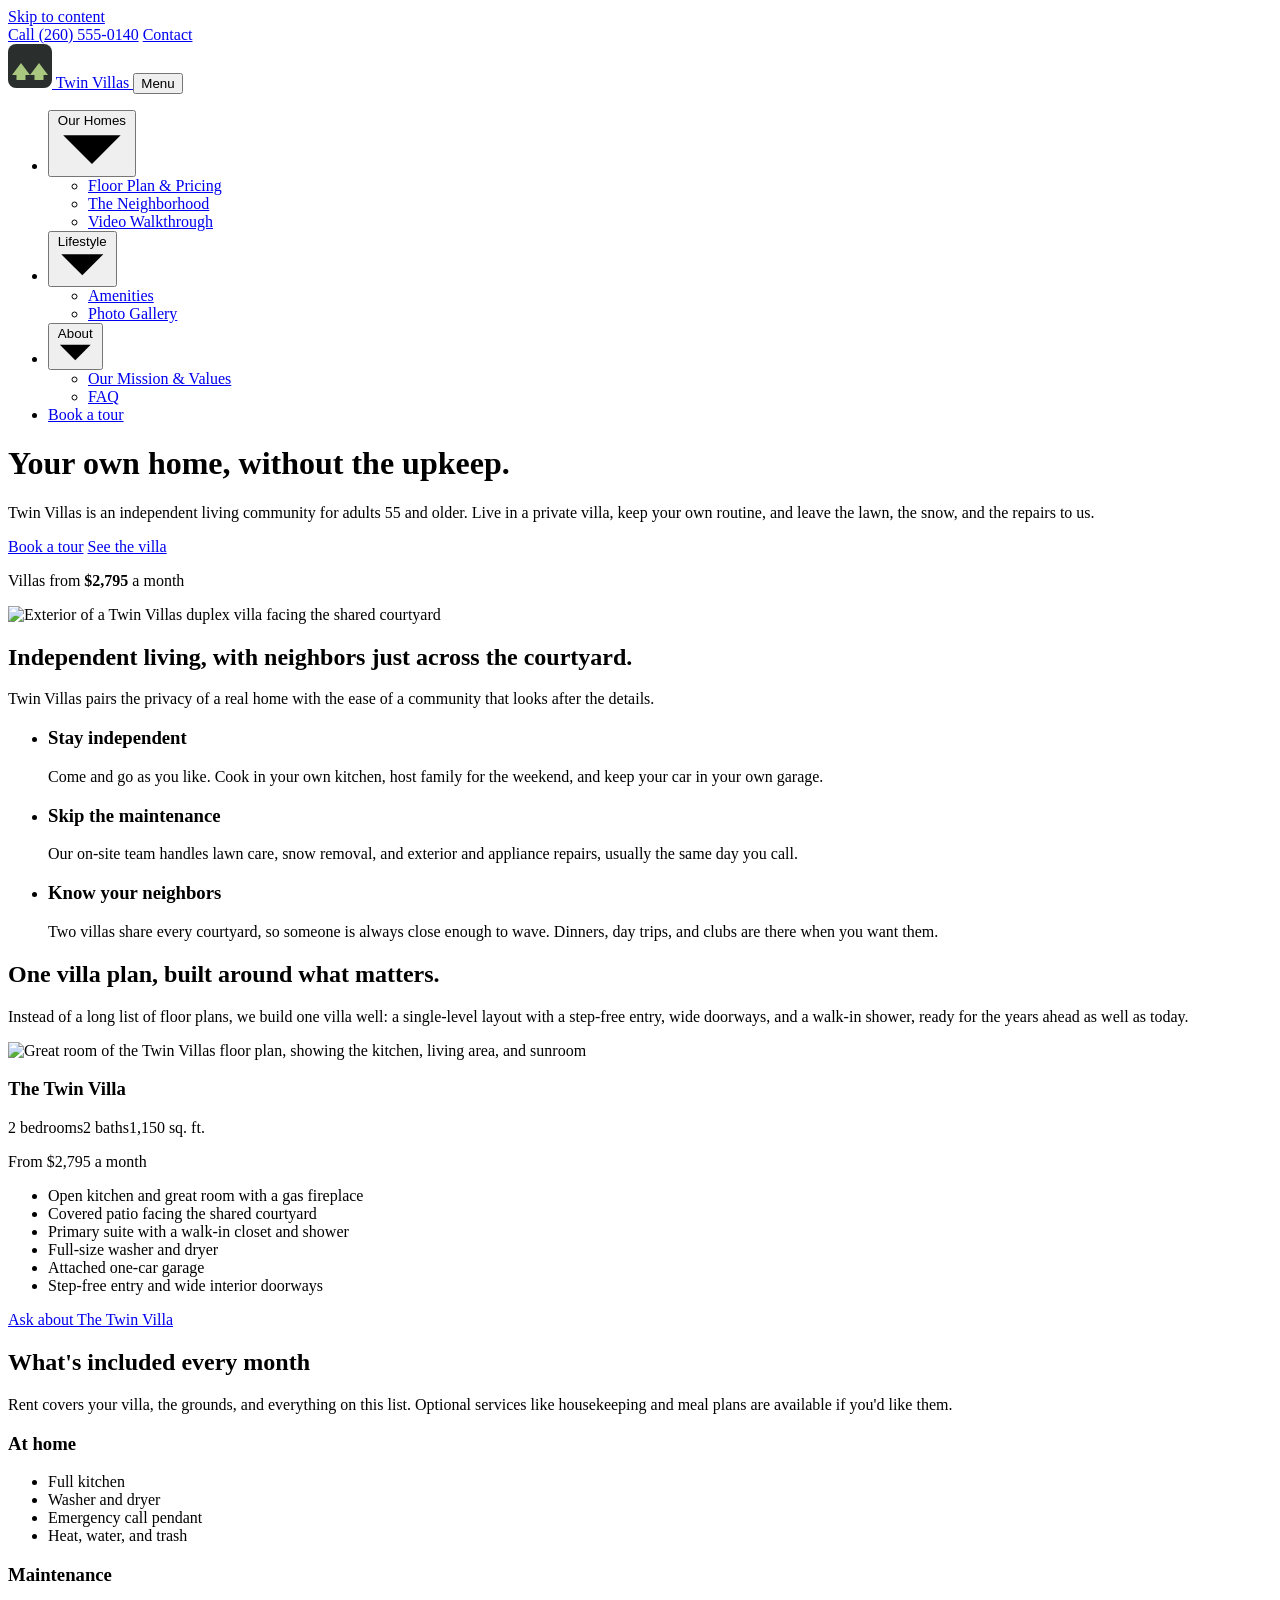
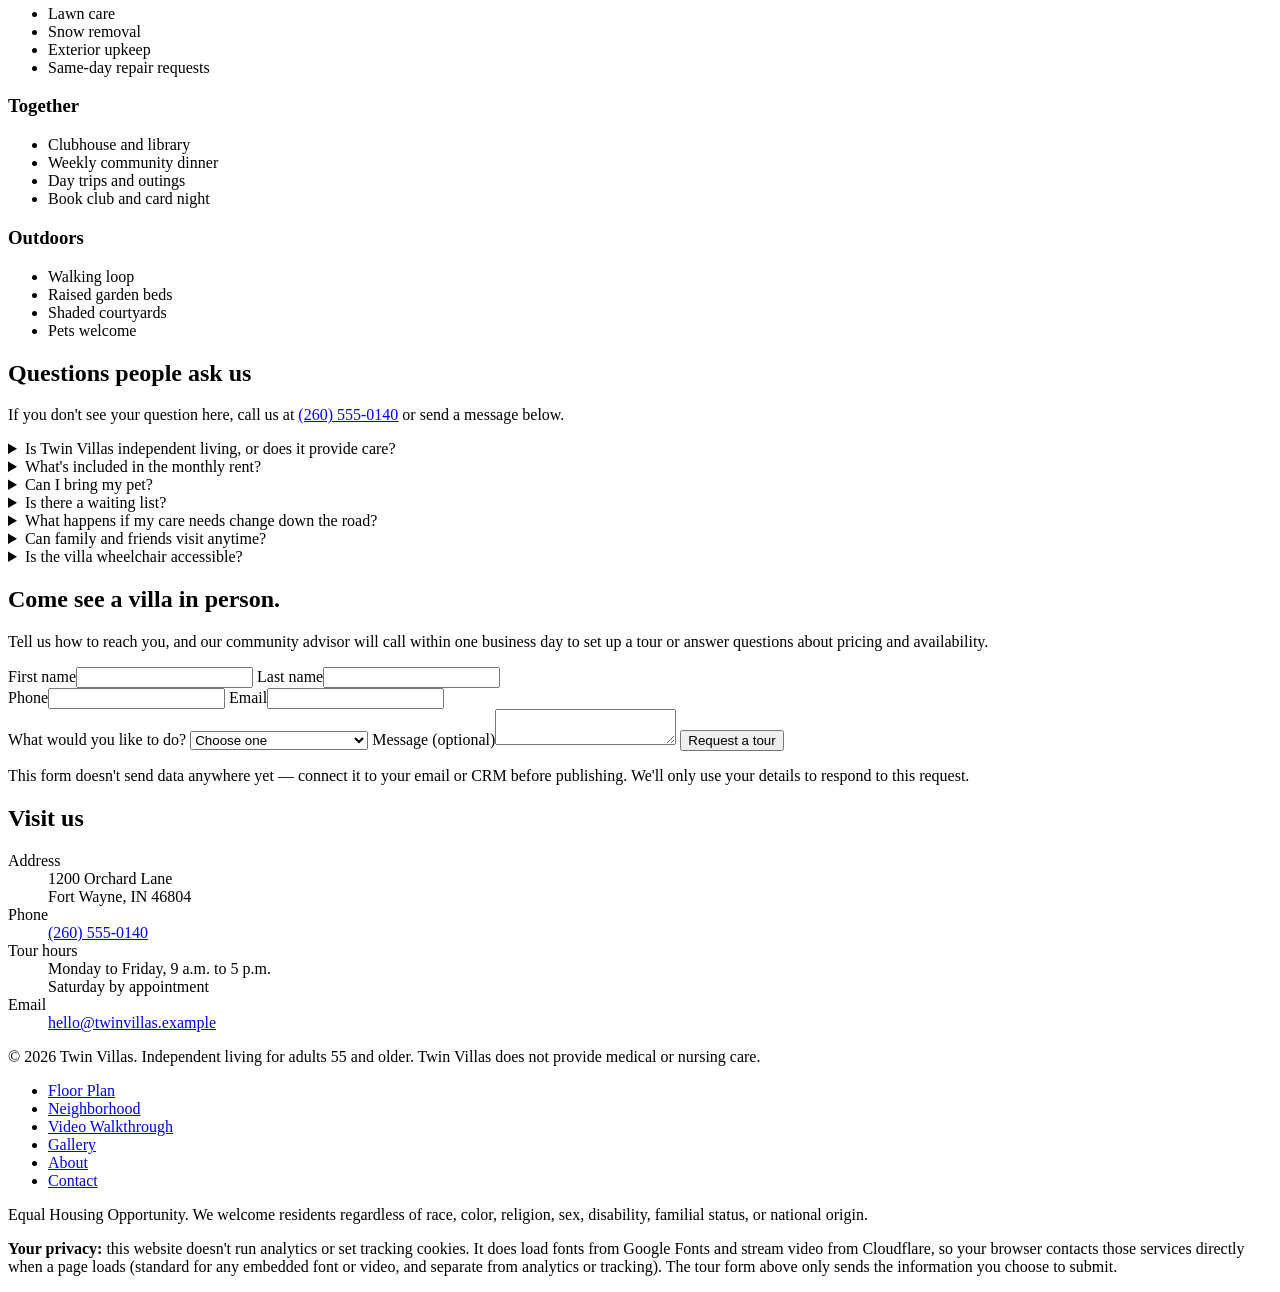
==== index.html @ 78e5083b "added content" ====
<!DOCTYPE html>
<html lang="en">
<head>
<meta charset="utf-8">
<meta name="viewport" content="width=device-width, initial-scale=1">
<title>Twin Villas | Independent Senior Living in Fort Wayne, IN</title>
<meta name="description" content="Twin Villas is a maintenance-free independent living community for adults 55 and older. One thoughtfully designed villa plan, shared courtyards, and neighbors close by. Book a tour.">
<link rel="icon" href="data:image/svg+xml,%3Csvg xmlns='http://www.w3.org/2000/svg' viewBox='0 0 32 32'%3E%3Crect width='32' height='32' rx='6' fill='%232A2F2D'/%3E%3Cpath d='M3 22l6-8 6 8zM17 22l6-8 6 8z' fill='%23A9C77E'/%3E%3C/svg%3E">
<link rel="preconnect" href="https://fonts.googleapis.com">
<link rel="preconnect" href="https://fonts.gstatic.com" crossorigin>
<link href="https://fonts.googleapis.com/css2?family=Fraunces:ital,opsz,wght@0,9..144,400;0,9..144,600&family=Atkinson+Hyperlegible+Next:wght@400;700&display=swap" rel="stylesheet">
<link rel="stylesheet" href="css/styles.css">
</head>
<body>
<a class="skip" href="#main">Skip to content</a>

<div class="util">
  <div class="wrap">
    <a href="tel:2605550140">Call (260) 555-0140</a>
    <a href="#visit">Contact</a>
  </div>
</div>

<header class="site">
  <div class="wrap">
    <a class="brand" href="index.html" aria-label="Twin Villas home">
      <svg width="44" height="44" viewBox="0 0 44 44" aria-hidden="true"><rect width="44" height="44" rx="8" fill="#2A2F2D"/><path d="M4 31l9-12 9 12zM22 31l9-12 9 12z" fill="#A9C77E"/><rect x="8.5" y="31" width="9" height="5" fill="#A9C77E"/><rect x="26.5" y="31" width="9" height="5" fill="#A9C77E"/></svg>
      Twin Villas
    </a>
    <button class="menu-btn" aria-expanded="false" aria-controls="menu">Menu</button>
    <nav class="primary" aria-label="Main">
      <ul id="menu">
        <li>
          <button class="nav-top" aria-expanded="false">Our Homes
            <svg class="caret" viewBox="0 0 10 6" aria-hidden="true"><path d="M1 1l4 4 4-4"/></svg>
          </button>
          <ul class="submenu">
            <li><a href="index.html#plan">Floor Plan &amp; Pricing</a></li>
            <li><a href="neighborhood.html">The Neighborhood</a></li>
            <li><a href="video.html">Video Walkthrough</a></li>
          </ul>
        </li>
        <li>
          <button class="nav-top" aria-expanded="false">Lifestyle
            <svg class="caret" viewBox="0 0 10 6" aria-hidden="true"><path d="M1 1l4 4 4-4"/></svg>
          </button>
          <ul class="submenu">
            <li><a href="index.html#amenities">Amenities</a></li>
            <li><a href="gallery.html">Photo Gallery</a></li>
          </ul>
        </li>
        <li>
          <button class="nav-top" aria-expanded="false">About
            <svg class="caret" viewBox="0 0 10 6" aria-hidden="true"><path d="M1 1l4 4 4-4"/></svg>
          </button>
          <ul class="submenu">
            <li><a href="about.html">Our Mission &amp; Values</a></li>
            <li><a href="index.html#faq">FAQ</a></li>
          </ul>
        </li>
        <li class="top-cta"><a class="btn btn-primary" href="#visit">Book a tour</a></li>
      </ul>
    </nav>
  </div>
</header>

<main id="main">
  <div id="top" class="hero dark">
    <div class="wrap">
      <div>
        <h1>Your own home, without the upkeep.</h1>
        <p class="lead">Twin Villas is an independent living community for adults 55 and older. Live in a private villa, keep your own routine, and leave the lawn, the snow, and the repairs to us.</p>
        <div class="actions">
          <a class="btn btn-primary" href="#visit">Book a tour</a>
          <a class="btn btn-outline" href="#plan">See the villa</a>
        </div>
        <p class="price"><span>Villas from</span> <strong>$2,795</strong> <span>a month</span></p>
      </div>
      <img class="photo" src="images/hero-exterior.jpg" width="1200" height="1000" alt="Exterior of a Twin Villas duplex villa facing the shared courtyard">
    </div>
  </div>

  <section id="about">
    <div class="wrap intro">
      <div>
        <h2>Independent living, with neighbors just across the courtyard.</h2>
        <p>Twin Villas pairs the privacy of a real home with the ease of a community that looks after the details.</p>
      </div>
      <ul class="pillars">
        <li><h3>Stay independent</h3><p>Come and go as you like. Cook in your own kitchen, host family for the weekend, and keep your car in your own garage.</p></li>
        <li><h3>Skip the maintenance</h3><p>Our on-site team handles lawn care, snow removal, and exterior and appliance repairs, usually the same day you call.</p></li>
        <li><h3>Know your neighbors</h3><p>Two villas share every courtyard, so someone is always close enough to wave. Dinners, day trips, and clubs are there when you want them.</p></li>
      </ul>
    </div>
  </section>

  <section id="plan" class="on-pistachio">
    <div class="wrap">
      <h2>One villa plan, built around what matters.</h2>
      <p>Instead of a long list of floor plans, we build one villa well: a single-level layout with a step-free entry, wide doorways, and a walk-in shower, ready for the years ahead as well as today.</p>
      <div class="plan-card">
        <img class="photo" src="images/villa-plan.jpg" width="1200" height="1000" alt="Great room of the Twin Villas floor plan, showing the kitchen, living area, and sunroom">
        <div class="plan-body">
          <h3>The Twin Villa</h3>
          <p class="size"><span>2 bedrooms</span><span>2 baths</span><span>1,150 sq. ft.</span></p>
          <p class="from">From $2,795 a month</p>
          <ul class="plan-features">
            <li>Open kitchen and great room with a gas fireplace</li>
            <li>Covered patio facing the shared courtyard</li>
            <li>Primary suite with a walk-in closet and shower</li>
            <li>Full-size washer and dryer</li>
            <li>Attached one-car garage</li>
            <li>Step-free entry and wide interior doorways</li>
          </ul>
          <a class="btn btn-dark" href="#visit">Ask about The Twin Villa</a>
        </div>
      </div>
    </div>
  </section>

  <section id="amenities">
    <div class="wrap">
      <h2>What's included every month</h2>
      <p>Rent covers your villa, the grounds, and everything on this list. Optional services like housekeeping and meal plans are available if you'd like them.</p>
      <div class="amen-grid">
        <div><h3>At home</h3><ul><li>Full kitchen</li><li>Washer and dryer</li><li>Emergency call pendant</li><li>Heat, water, and trash</li></ul></div>
        <div><h3>Maintenance</h3><ul><li>Lawn care</li><li>Snow removal</li><li>Exterior upkeep</li><li>Same-day repair requests</li></ul></div>
        <div><h3>Together</h3><ul><li>Clubhouse and library</li><li>Weekly community dinner</li><li>Day trips and outings</li><li>Book club and card night</li></ul></div>
        <div><h3>Outdoors</h3><ul><li>Walking loop</li><li>Raised garden beds</li><li>Shaded courtyards</li><li>Pets welcome</li></ul></div>
      </div>
    </div>
  </section>

  <section id="faq" class="on-pistachio">
    <div class="wrap">
      <h2>Questions people ask us</h2>
      <p>If you don't see your question here, call us at <a href="tel:2605550140">(260) 555-0140</a> or send a message below.</p>
      <div class="faq">
        <details>
          <summary>Is Twin Villas independent living, or does it provide care?<span class="plus" aria-hidden="true"></span></summary>
          <div class="a"><p>Twin Villas is independent living: we handle the home, the grounds, and the community, but we don't provide medical or nursing care. Many residents arrange home health or therapy services through an outside provider of their choice, right in their villa.</p></div>
        </details>
        <details>
          <summary>What's included in the monthly rent?<span class="plus" aria-hidden="true"></span></summary>
          <div class="a"><p>Rent covers your villa, all exterior and lawn maintenance, snow removal, trash, water, and access to the clubhouse and its activities. Housekeeping and meal plans are available for an added monthly fee.</p></div>
        </details>
        <details>
          <summary>Can I bring my pet?<span class="plus" aria-hidden="true"></span></summary>
          <div class="a"><p>Yes. Cats and dogs under 40 pounds are welcome in every villa. We ask that you let us know about your pet before move-in so we can note any care needs.</p></div>
        </details>
        <details>
          <summary>Is there a waiting list?<span class="plus" aria-hidden="true"></span></summary>
          <div class="a"><p>Availability changes throughout the year. The best way to find out current timing is to call us or request pricing and availability using the form below.</p></div>
        </details>
        <details>
          <summary>What happens if my care needs change down the road?<span class="plus" aria-hidden="true"></span></summary>
          <div class="a"><p>We'll talk it through with you and your family. Twin Villas doesn't provide assisted living or memory care directly, so if your needs grow beyond independent living, we help you look at nearby options and coordinate a smooth move.</p></div>
        </details>
        <details>
          <summary>Can family and friends visit anytime?<span class="plus" aria-hidden="true"></span></summary>
          <div class="a"><p>Yes. It's your home, so there are no set visiting hours. Family are welcome to stop by, stay for a meal, or join you for community events.</p></div>
        </details>
        <details>
          <summary>Is the villa wheelchair accessible?<span class="plus" aria-hidden="true"></span></summary>
          <div class="a"><p>Yes. Every villa has a step-free entry, wide doorways, and a walk-in shower with grab bars, so it works well whether you use a walker, a wheelchair, or neither.</p></div>
        </details>
      </div>
    </div>
  </section>

  <section id="visit" class="visit dark">
    <div class="wrap">
      <div>
        <h2>Come see a villa in person.</h2>
        <p>Tell us how to reach you, and our community advisor will call within one business day to set up a tour or answer questions about pricing and availability.</p>
        <form id="tour-form" novalidate>
          <div class="row">
            <label>First name<input name="first" autocomplete="given-name" required></label>
            <label>Last name<input name="last" autocomplete="family-name" required></label>
          </div>
          <div class="row">
            <label>Phone<input name="phone" type="tel" autocomplete="tel" required></label>
            <label>Email<input name="email" type="email" autocomplete="email" required></label>
          </div>
          <label>What would you like to do?
            <select name="topic" required>
              <option value="">Choose one</option>
              <option>Schedule a tour</option>
              <option>Get pricing and availability</option>
              <option>Get more information</option>
            </select>
          </label>
          <label>Message (optional)<textarea name="message"></textarea></label>
          <button class="btn btn-primary" type="submit">Request a tour</button>
          <p id="status" role="status" hidden></p>
          <p class="note">This form doesn't send data anywhere yet — connect it to your email or CRM before publishing. We'll only use your details to respond to this request.</p>
        </form>
      </div>
      <div class="details">
        <h2>Visit us</h2>
        <dl>
          <div><dt>Address</dt><dd>1200 Orchard Lane<br>Fort Wayne, IN 46804</dd></div>
          <div><dt>Phone</dt><dd><a href="tel:2605550140">(260) 555-0140</a></dd></div>
          <div><dt>Tour hours</dt><dd>Monday to Friday, 9 a.m. to 5 p.m.<br>Saturday by appointment</dd></div>
          <div><dt>Email</dt><dd><a href="mailto:hello@twinvillas.example">hello@twinvillas.example</a></dd></div>
        </dl>
      </div>
    </div>
  </section>
</main>

<footer>
  <div class="wrap">
    <div class="foot-top">
      <p>&copy; 2026 Twin Villas. Independent living for adults 55 and older. Twin Villas does not provide medical or nursing care.</p>
      <nav aria-label="Footer">
        <ul class="foot-links">
          <li><a href="index.html#plan">Floor Plan</a></li>
          <li><a href="neighborhood.html">Neighborhood</a></li>
          <li><a href="video.html">Video Walkthrough</a></li>
          <li><a href="gallery.html">Gallery</a></li>
          <li><a href="about.html">About</a></li>
          <li><a href="index.html#visit">Contact</a></li>
        </ul>
      </nav>
    </div>
    <p>Equal Housing Opportunity. We welcome residents regardless of race, color, religion, sex, disability, familial status, or national origin.</p>
    <p class="privacy-note"><strong>Your privacy:</strong> this website doesn't run analytics or set tracking cookies. It does load fonts from Google Fonts and stream video from Cloudflare, so your browser contacts those services directly when a page loads (standard for any embedded font or video, and separate from analytics or tracking). The tour form above only sends the information you choose to submit.</p>
  </div>
</footer>

<script src="js/site.js"></script>
</body>
</html>
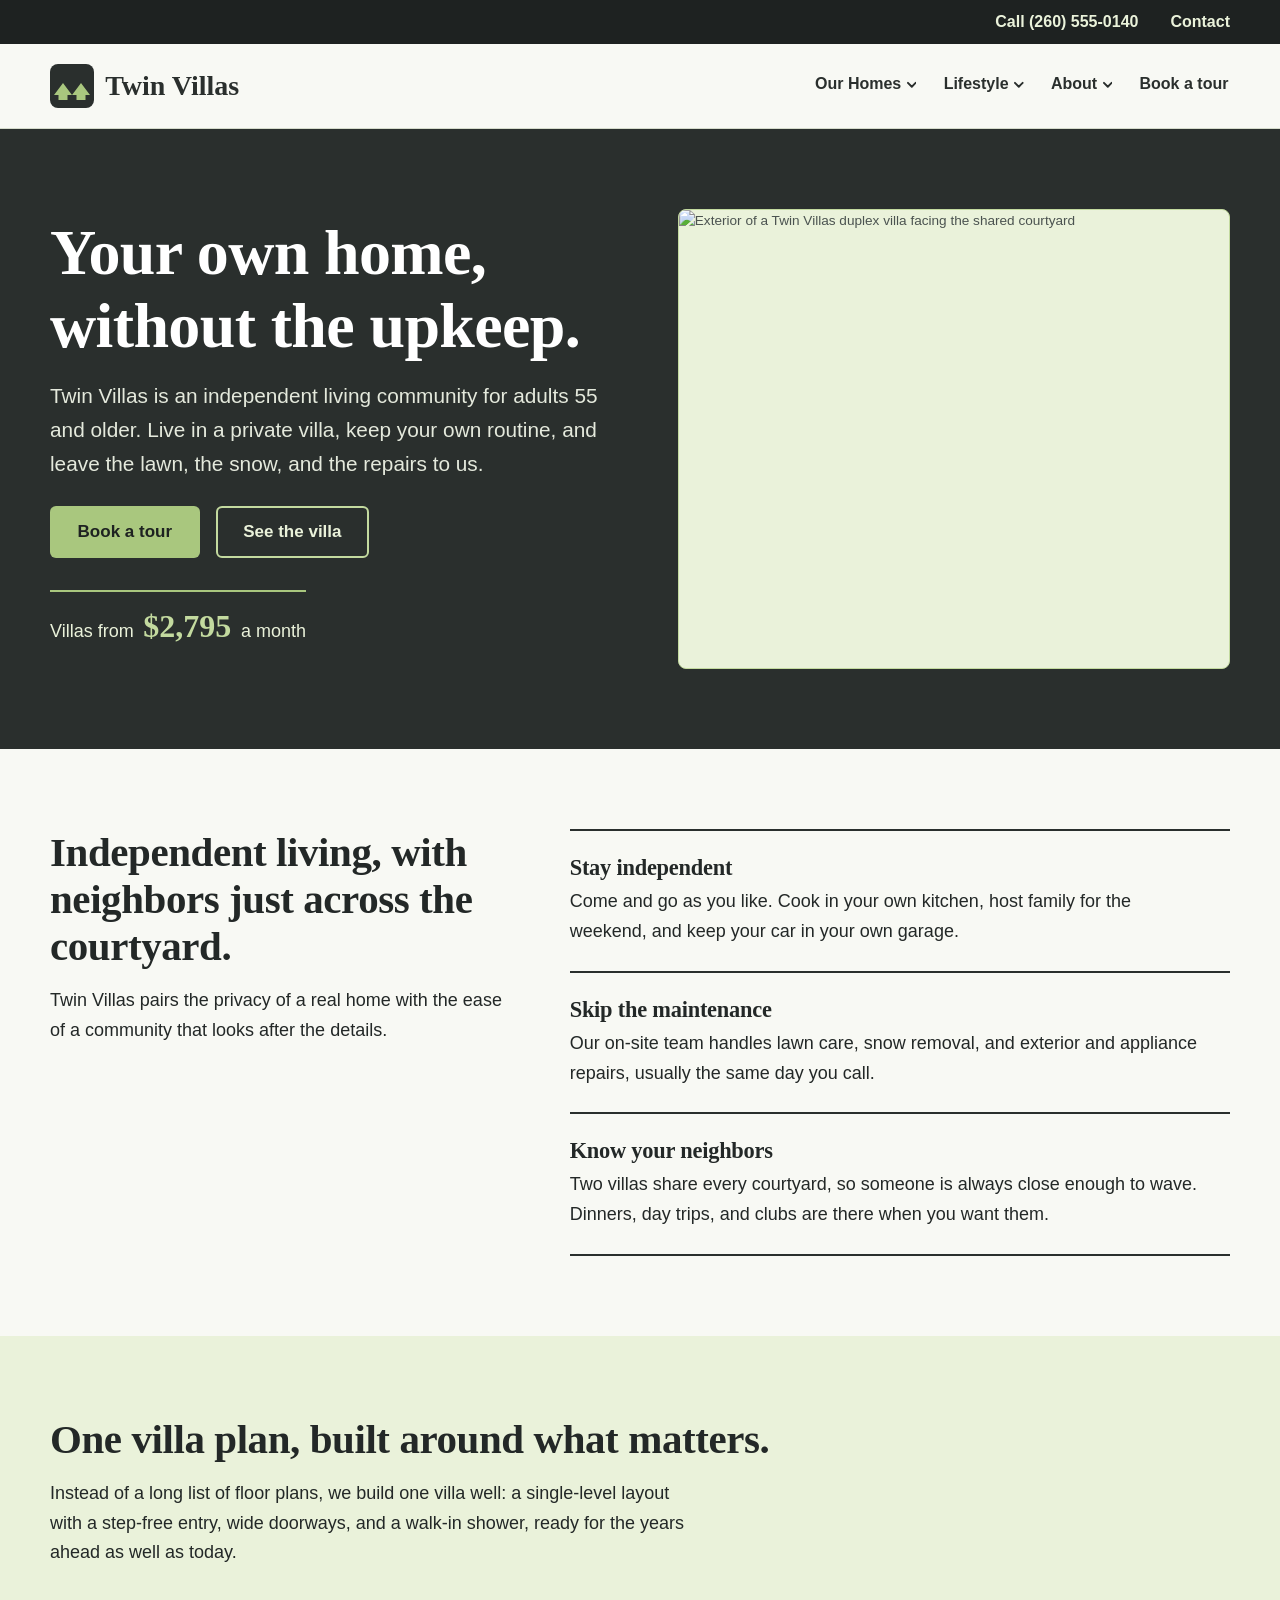
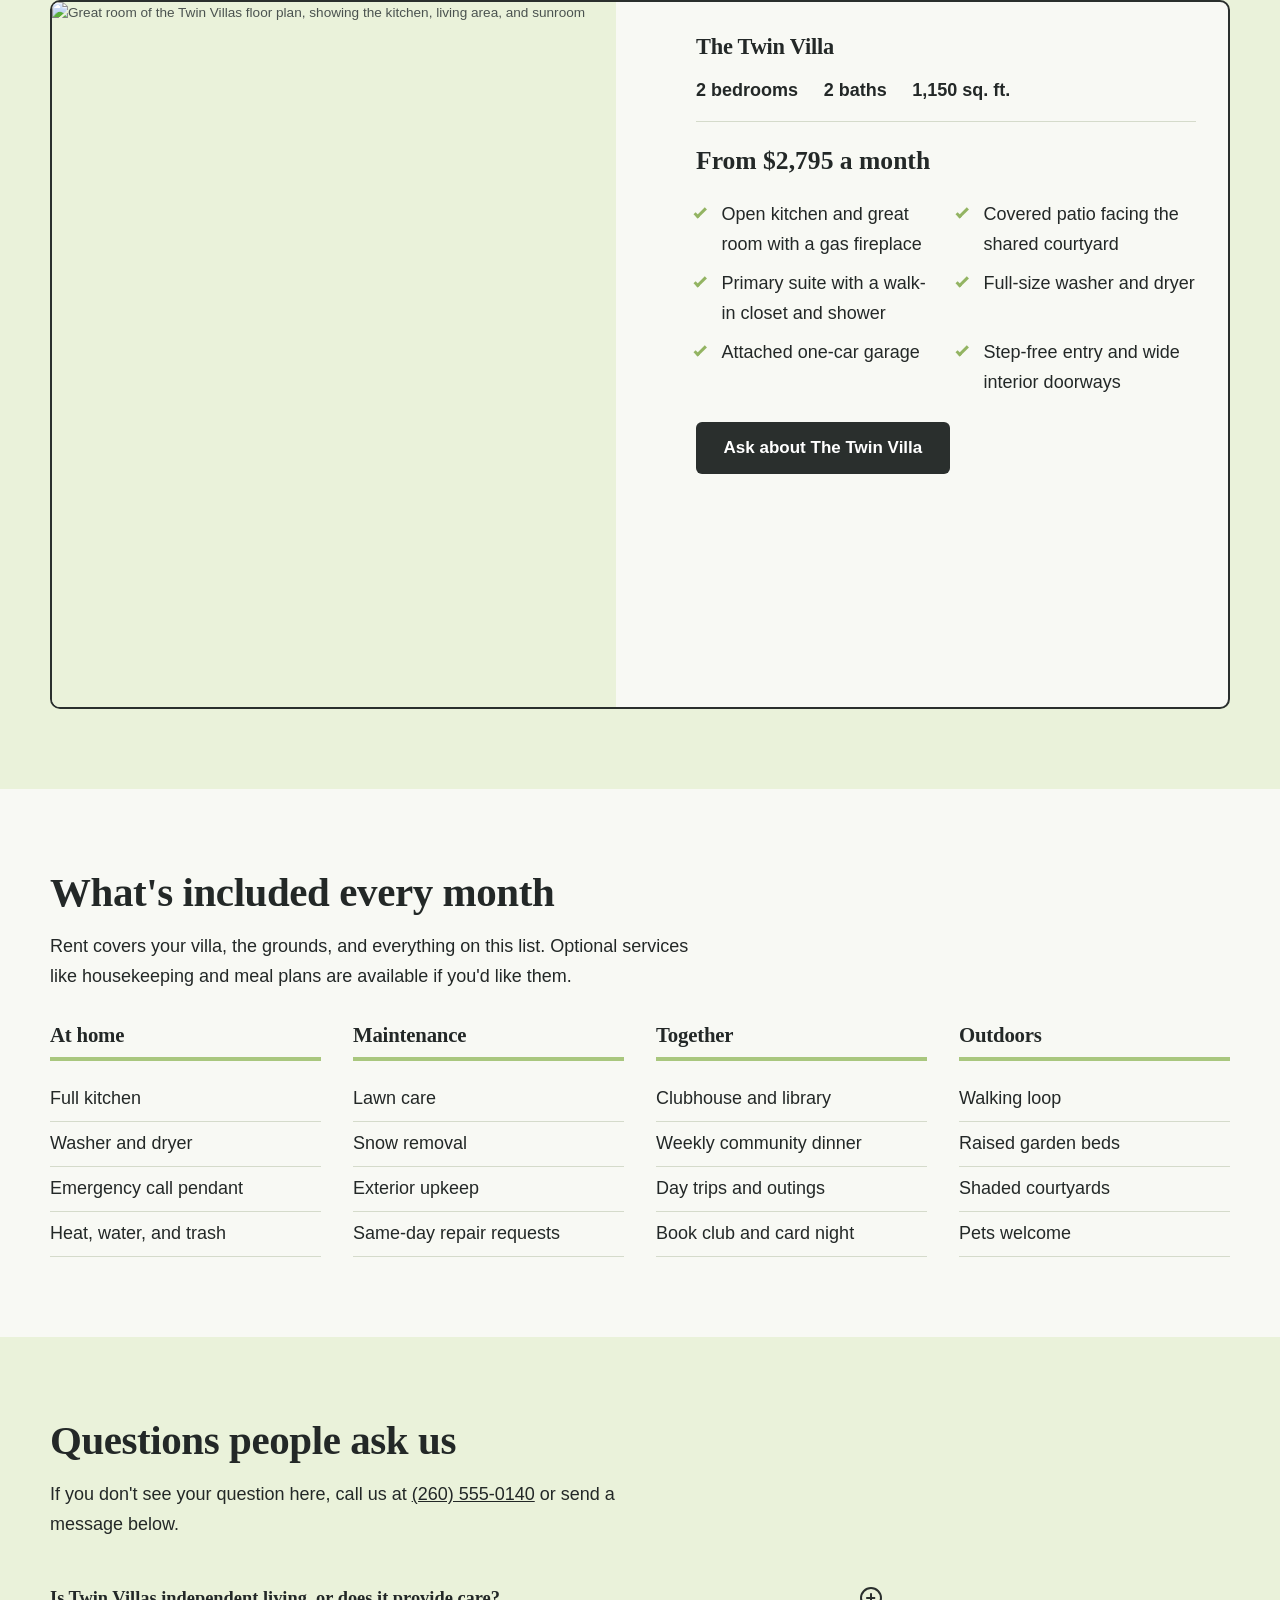
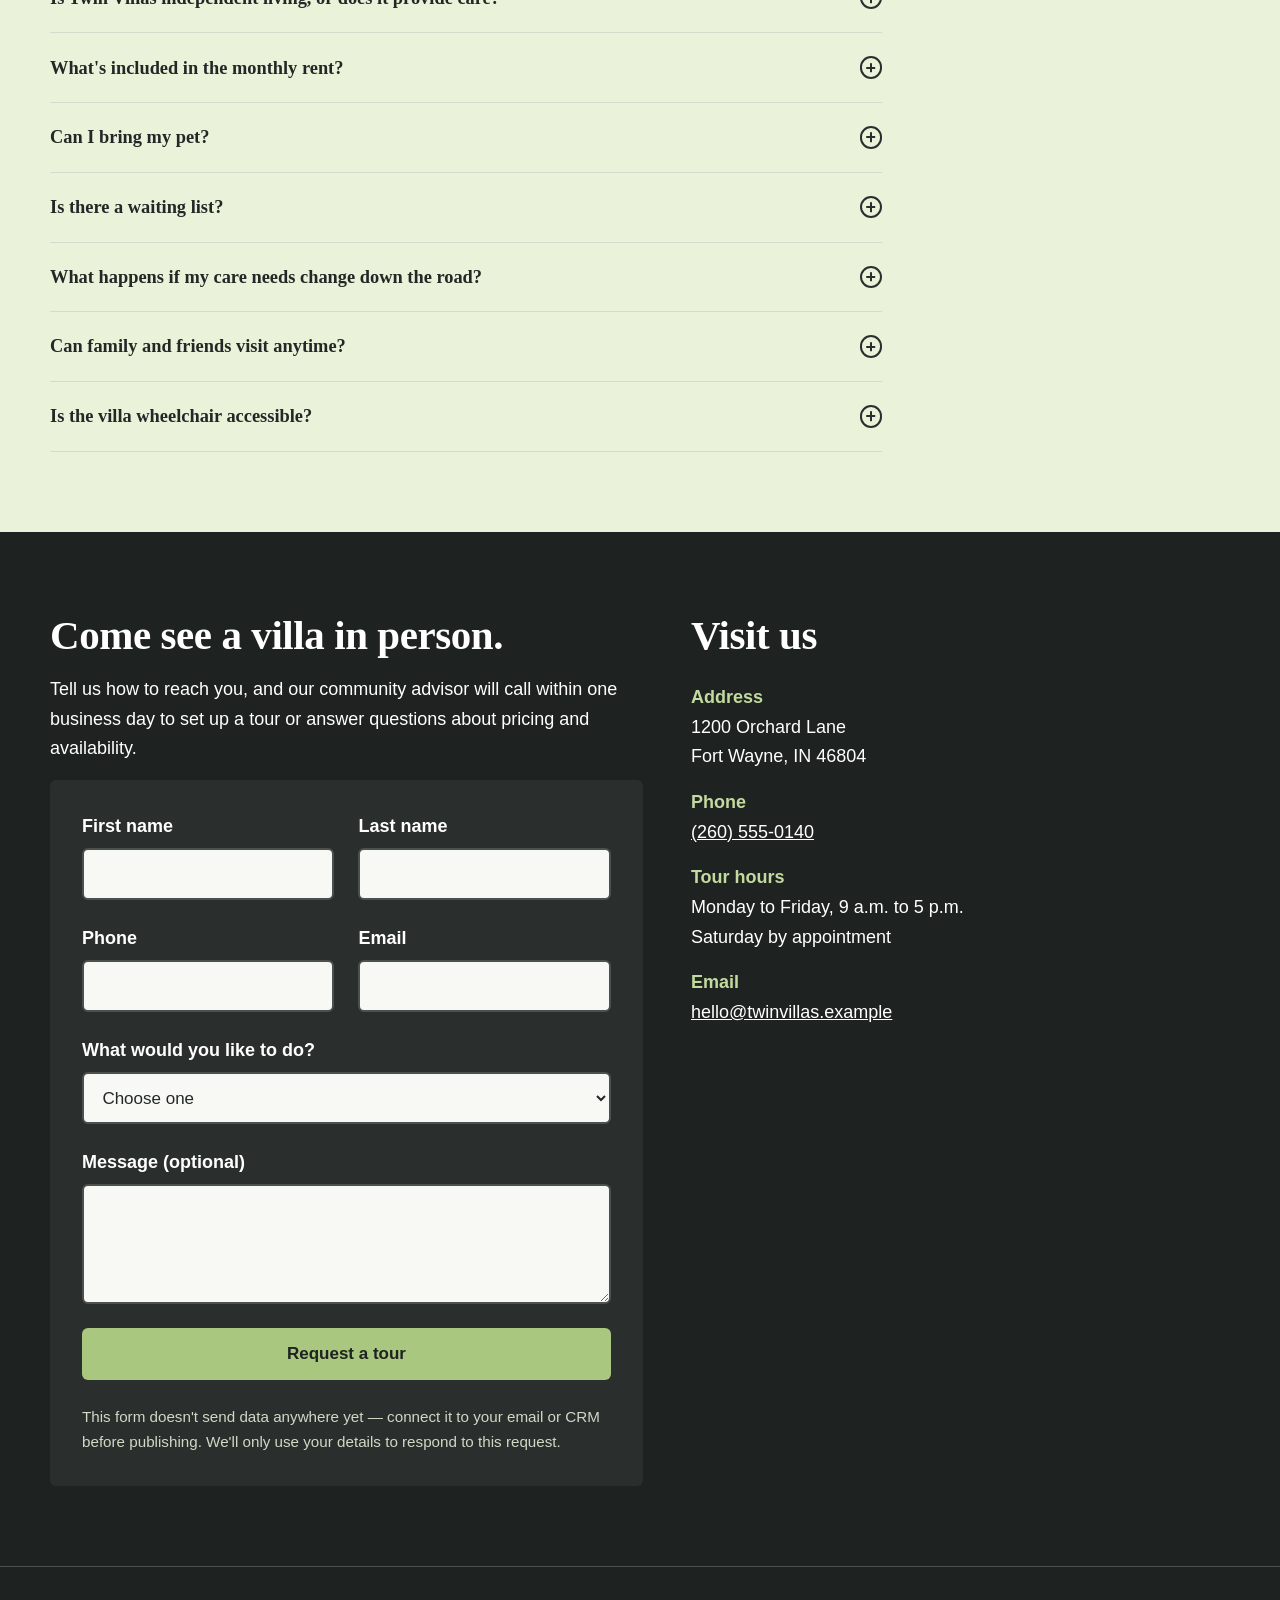
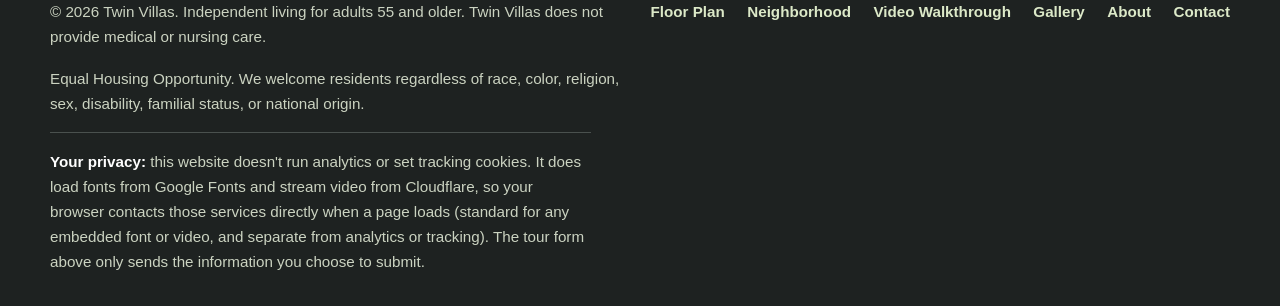
==== commit 18c21c9c: "reorganized structure" ====
--- a/index.html
+++ b/index.html
@@ -9,7 +9,7 @@
 <link rel="preconnect" href="https://fonts.googleapis.com">
 <link rel="preconnect" href="https://fonts.gstatic.com" crossorigin>
 <link href="https://fonts.googleapis.com/css2?family=Fraunces:ital,opsz,wght@0,9..144,400;0,9..144,600&family=Atkinson+Hyperlegible+Next:wght@400;700&display=swap" rel="stylesheet">
-<link rel="stylesheet" href="css/styles.css">
+<link rel="stylesheet" href="style.css">
 </head>
 <body>
 <a class="skip" href="#main">Skip to content</a>
@@ -229,6 +229,6 @@
   </div>
 </footer>
 
-<script src="js/site.js"></script>
+<script src="site.js"></script>
 </body>
 </html>
--- a/style.css
+++ b/style.css
@@ -0,0 +1,250 @@
+/* ==========================================================================
+   Twin Villas — shared styles
+   Fonts (Fraunces + Atkinson Hyperlegible Next) load from Google Fonts via
+   the <link> tags in each page's <head> — see the @font-face note that used
+   to live here if you ever want to self-host them again instead.
+   ========================================================================== */
+
+:root{
+  --charcoal-900:#1E2221; --charcoal-800:#2A2F2D; --charcoal-600:#4A514E;
+  --pistachio-700:#547030; --pistachio-500:#93B462; --pistachio-400:#A9C77E; --pistachio-300:#C3DA9F; --pistachio-100:#EAF2DA;
+  /* pistachio-700 is a darkened accent used wherever pistachio text/outlines
+     sit on a light background — pistachio-500 alone reads well as a fill or
+     against charcoal, but fails WCAG contrast (2:1) as small text or a focus
+     ring on paper/pistachio-100. */
+  --paper:#F8F9F4; --ink:#232827; --muted:#4B5350; --line:#D5DBCB;
+  --serif:"Fraunces",Georgia,"Times New Roman",serif;
+  --sans:"Atkinson Hyperlegible Next",Verdana,"Segoe UI",sans-serif;
+  --s1:.5rem; --s2:1rem; --s3:1.5rem; --s4:2rem; --s5:3rem; --s6:5rem;
+  --maxw:1180px;
+}
+*,*::before,*::after{box-sizing:border-box}
+html{-webkit-text-size-adjust:100%}
+body{margin:0;background:var(--paper);color:var(--ink);font:400 1.125rem/1.65 var(--sans);overflow-x:hidden}
+h1,h2,h3{font-family:var(--serif);font-weight:600;line-height:1.15;margin:0 0 var(--s2);letter-spacing:-.01em}
+h1{font-size:clamp(2.25rem,5vw,4rem)}
+h2{font-size:clamp(1.8rem,3.2vw,2.6rem)}
+h3{font-size:1.4rem;font-weight:600}
+p{margin:0 0 var(--s2);max-width:64ch}
+a{color:inherit}
+img{max-width:100%;display:block}
+ul{margin:0;padding:0;list-style:none}
+:focus-visible{outline:3px solid var(--pistachio-700);outline-offset:3px}
+.dark :focus-visible{outline-color:var(--pistachio-300)}
+.wrap{width:min(var(--maxw),100% - 2.5rem);margin-inline:auto}
+.skip{position:absolute;left:-999px;top:0;background:var(--pistachio-400);color:var(--charcoal-900);padding:var(--s1) var(--s2);z-index:30}
+.skip:focus{left:var(--s2);top:var(--s1)}
+main{display:block}
+
+/* Real <img> placeholders — src files are intentionally missing.
+   Drop your own photos in /images (same filenames) to fill them in;
+   until then the browser's broken-image icon plus this frame marks the spot. */
+.photo{width:100%;height:auto;object-fit:cover;display:block;background:var(--pistachio-100);border:1px solid var(--line);color:var(--muted);font-size:.85rem;min-height:160px}
+/* height:auto + aspect-ratio (set per context below) keeps the image's own
+   size intrinsic. Setting height:100% here instead would, inside a CSS Grid
+   row, create a stretch/auto-track sizing feedback loop that inflates the
+   image — and the whole row — far taller than intended. */
+
+/* buttons */
+.btn{display:inline-flex;align-items:center;justify-content:center;min-height:52px;padding:.7rem 1.6rem;border-radius:6px;border:2px solid transparent;font:700 1.0625rem var(--sans);text-decoration:none;cursor:pointer}
+.btn-primary{background:var(--pistachio-400);color:var(--charcoal-900)}
+.btn-primary:hover{background:var(--pistachio-300)}
+.btn-outline{border-color:var(--pistachio-300);color:var(--pistachio-100)}
+.btn-outline:hover{background:rgba(195,218,159,.14)}
+.btn-outline-dark{border-color:var(--charcoal-800);color:var(--charcoal-800)}
+.btn-outline-dark:hover{background:rgba(42,47,45,.08)}
+.btn-dark{background:var(--charcoal-800);color:#fff}
+.btn-dark:hover{background:var(--charcoal-600)}
+
+/* utility bar + header */
+.util{background:var(--charcoal-900);color:var(--pistachio-100);font-size:1rem}
+.util .wrap{display:flex;justify-content:flex-end;gap:var(--s4);padding-block:.55rem}
+.util a{text-decoration:none;font-weight:700}
+.util a:hover{text-decoration:underline}
+
+header.site{background:var(--paper);border-bottom:1px solid var(--line);position:sticky;top:0;z-index:20}
+header.site .wrap{display:flex;align-items:center;justify-content:space-between;gap:var(--s3);min-height:84px}
+.brand{display:flex;align-items:center;gap:.7rem;text-decoration:none;font:600 1.75rem var(--serif);color:var(--charcoal-800);flex-shrink:0}
+.brand svg{flex-shrink:0}
+
+nav.primary > ul{display:flex;align-items:center;gap:var(--s3)}
+nav.primary > ul > li{position:relative}
+nav.primary > ul > li > a,
+nav.primary > ul > li > button.nav-top{
+  display:flex;align-items:center;gap:.35rem;text-decoration:none;font:700 1rem var(--sans);
+  color:var(--charcoal-800);padding:.9rem .1rem;border-bottom:3px solid transparent;background:none;border-top:none;border-left:none;border-right:none;cursor:pointer;
+}
+nav.primary > ul > li > a:hover,
+nav.primary > ul > li > button.nav-top:hover,
+nav.primary > ul > li.current > a,
+nav.primary > ul > li.current > button.nav-top,
+nav.primary > ul > li.has-open > button.nav-top{border-bottom-color:var(--pistachio-700)}
+nav.primary .caret{width:.6em;height:.6em;flex-shrink:0}
+nav.primary .caret path{fill:none;stroke:currentColor;stroke-width:2px;stroke-linecap:round;stroke-linejoin:round}
+
+.submenu{
+  list-style:none;margin:0;padding:.4rem;position:absolute;top:100%;left:0;min-width:230px;
+  background:var(--pistachio-100);border:1px solid var(--line);border-radius:8px;box-shadow:0 10px 24px rgba(30,34,33,.14);
+  display:none;
+}
+li.has-open > .submenu{display:block}
+.submenu li a{display:block;padding:.65rem .8rem;border-radius:6px;text-decoration:none;font-weight:700;color:var(--charcoal-800)}
+.submenu li a:hover,.submenu li a:focus-visible{background:var(--pistachio-300)}
+.submenu li a[aria-current="page"]{background:var(--charcoal-800);color:#fff}
+
+.menu-btn{display:none;min-height:48px;padding:.5rem 1rem;background:none;border:2px solid var(--charcoal-800);border-radius:6px;font:700 1rem var(--sans);color:var(--charcoal-800);cursor:pointer;flex-shrink:0}
+
+/* page header (non-home pages) */
+.page-head{background:var(--charcoal-800);color:#fff;padding-block:var(--s5)}
+.page-head p.lead{color:#E4E9DC;font-size:1.2rem}
+.crumb{font-size:.95rem;font-weight:700;color:var(--pistachio-300);margin:0 0 var(--s2)}
+.crumb a{color:var(--pistachio-300);text-decoration:none}
+.crumb a:hover{text-decoration:underline}
+
+/* hero (home) */
+.hero{background:var(--charcoal-800);color:#fff;padding-block:var(--s6)}
+.hero .wrap{display:grid;grid-template-columns:1.05fr 1fr;gap:var(--s5);align-items:center}
+.hero p.lead{font-size:1.3rem;color:#E4E9DC}
+.hero .actions{display:flex;flex-wrap:wrap;gap:var(--s2);margin-top:var(--s3)}
+.price{display:inline-flex;align-items:baseline;gap:.6rem;margin-top:var(--s4);padding-top:var(--s2);border-top:2px solid var(--pistachio-400);color:var(--pistachio-100)}
+.price strong{font:600 2rem var(--serif);color:var(--pistachio-300)}
+.hero .photo{aspect-ratio:6/5;border-color:var(--pistachio-300);border-radius:8px}
+
+/* sections */
+section{padding-block:var(--s6)}
+section.tight{padding-block:var(--s5)}
+.intro{display:grid;grid-template-columns:1fr 1.4fr;gap:var(--s5);align-items:start}
+.pillars li{padding:var(--s3) 0;border-top:2px solid var(--charcoal-800)}
+.pillars li:last-child{border-bottom:2px solid var(--charcoal-800)}
+.pillars h3{margin-bottom:.4rem}
+.pillars p{margin:0}
+
+.on-pistachio{background:var(--pistachio-100)}
+.on-charcoal{background:var(--charcoal-900);color:#fff}
+
+/* single living plan */
+.plan-card{display:grid;grid-template-columns:1fr 1fr;gap:var(--s5);align-items:stretch;margin-top:var(--s4);background:var(--paper);border:2px solid var(--charcoal-800);border-radius:10px;overflow:hidden}
+.plan-card .photo{aspect-ratio:4/5;min-height:0;border:none;border-radius:0}
+.plan-body{padding:var(--s4)}
+.plan-body .size{display:flex;flex-wrap:wrap;gap:.4rem 1.6rem;margin:0 0 var(--s3);padding-bottom:var(--s2);border-bottom:1px solid var(--line);font-weight:700}
+.plan-body .from{font:600 1.6rem var(--serif);margin:0 0 var(--s3)}
+.plan-features{display:grid;grid-template-columns:1fr 1fr;gap:.6rem 1.5rem;margin-bottom:var(--s3)}
+.plan-features li{padding-left:1.6rem;position:relative}
+.plan-features li::before{content:"";position:absolute;left:0;top:.6em;width:.8rem;height:.4rem;border-left:3px solid var(--pistachio-500);border-bottom:3px solid var(--pistachio-500);transform:rotate(-45deg) translateY(-3px)}
+
+.amen-grid{display:grid;grid-template-columns:repeat(4,1fr);gap:var(--s4);margin-top:var(--s4)}
+.amen-grid h3{font-size:1.3rem;padding-bottom:.6rem;border-bottom:4px solid var(--pistachio-400)}
+.amen-grid li{padding:.45rem 0;border-bottom:1px solid var(--line)}
+
+/* FAQ */
+.faq{max-width:52rem;margin-top:var(--s3)}
+.faq details{border-bottom:1px solid var(--line);padding:var(--s2) 0}
+.faq summary{cursor:pointer;font-family:var(--serif);font-weight:600;font-size:1.15rem;list-style:none;display:flex;align-items:center;justify-content:space-between;gap:var(--s2);padding:.2rem 0}
+.faq summary::-webkit-details-marker{display:none}
+.faq summary .plus{flex-shrink:0;width:1.4rem;height:1.4rem;border:2px solid var(--charcoal-800);border-radius:50%;position:relative}
+.faq summary .plus::before,.faq summary .plus::after{content:"";position:absolute;background:var(--charcoal-800);top:50%;left:50%;transform:translate(-50%,-50%)}
+.faq summary .plus::before{width:.6rem;height:2px}
+.faq summary .plus::after{width:2px;height:.6rem}
+.faq details[open] summary .plus::after{display:none}
+.faq .a{padding-top:var(--s2)}
+.faq .a p{margin:0}
+
+/* values grid (about) */
+.values-grid{display:grid;grid-template-columns:repeat(2,1fr);gap:var(--s4);margin-top:var(--s4)}
+.value{padding:var(--s3);border:2px solid var(--charcoal-800);border-radius:8px}
+.value h3{margin-bottom:.5rem}
+.value p{margin:0}
+
+.mission{background:var(--pistachio-400);color:var(--charcoal-900);padding-block:var(--s6)}
+.mission blockquote{margin:0;max-width:52rem}
+.mission blockquote p{font:500 clamp(1.5rem,2.8vw,2.1rem)/1.4 var(--serif);max-width:none}
+
+.story{display:grid;grid-template-columns:1fr 1fr;gap:var(--s5);align-items:center}
+.story .photo{aspect-ratio:6/5;border-radius:8px}
+
+/* neighborhood */
+.map-frame{border:2px solid var(--charcoal-800);border-radius:8px;overflow:hidden}
+.map-frame .photo{aspect-ratio:16/9;border:none;border-radius:0}
+.nearby-grid{display:grid;grid-template-columns:repeat(3,1fr);gap:var(--s4);margin-top:var(--s4)}
+.nearby-grid .photo{aspect-ratio:4/3;border-radius:6px;margin-bottom:var(--s2)}
+.nearby-grid h3{font-size:1.2rem}
+.nearby-grid .dist{display:inline-block;margin-top:.3rem;font-weight:700;color:var(--pistachio-700)}
+
+/* video walkthrough */
+.video-frame{border:2px solid var(--charcoal-800);border-radius:8px;overflow:hidden;background:var(--charcoal-900)}
+.video-frame video{width:100%;aspect-ratio:16/9;display:block;background:var(--charcoal-900)}
+.timestamps{display:grid;gap:.6rem;margin-top:var(--s4)}
+.timestamps li{display:flex;gap:1rem;padding:.6rem 0;border-bottom:1px solid var(--line)}
+.timestamps .t{font-weight:700;color:var(--pistachio-700);flex-shrink:0;width:3.2rem}
+
+/* gallery */
+.gallery-toolbar{display:flex;flex-wrap:wrap;gap:.6rem;margin:var(--s3) 0 var(--s4)}
+.chip{border:2px solid var(--charcoal-800);background:var(--paper);color:var(--charcoal-800);border-radius:999px;padding:.45rem 1.1rem;font:700 .95rem var(--sans);cursor:pointer;min-height:44px}
+.chip[aria-pressed="true"]{background:var(--charcoal-800);color:#fff}
+.gallery-grid{display:grid;grid-template-columns:repeat(3,1fr);gap:var(--s3)}
+.gallery-grid figure{margin:0}
+.gallery-grid .photo{aspect-ratio:4/3;min-height:0;border-radius:6px}
+.gallery-grid figcaption{margin-top:.5rem;font-size:.95rem;color:var(--muted)}
+.gallery-empty{display:none;padding:var(--s4) 0;color:var(--muted)}
+
+/* contact / visit */
+.visit{background:var(--charcoal-900);color:#fff}
+.visit .wrap{display:grid;grid-template-columns:1.1fr 1fr;gap:var(--s5)}
+form{display:grid;gap:var(--s3);background:var(--charcoal-800);padding:var(--s4);border-radius:6px}
+.row{display:grid;grid-template-columns:1fr 1fr;gap:var(--s3)}
+label{display:grid;gap:.4rem;font-weight:700}
+input,select,textarea{font:400 1.0625rem var(--sans);min-height:52px;padding:.7rem .9rem;border:2px solid var(--charcoal-600);border-radius:6px;background:var(--paper);color:var(--ink);width:100%}
+textarea{min-height:120px;resize:vertical}
+.note{font-size:.95rem;color:#D0D8C6;margin:0}
+#status{margin:0;padding:var(--s2);border-radius:6px;background:var(--pistachio-100);color:var(--charcoal-900);font-weight:700}
+#status[hidden]{display:none}
+.details dl{margin:var(--s3) 0 0;display:grid;gap:var(--s2)}
+.details dt{font-weight:700;color:var(--pistachio-300)}
+.details dd{margin:0}
+.details a{color:#fff}
+
+footer{background:var(--charcoal-900);color:#CBD3C1;border-top:1px solid var(--charcoal-600);padding-block:var(--s4);font-size:.95rem}
+footer .wrap{display:grid;gap:var(--s2)}
+footer .foot-top{display:flex;flex-wrap:wrap;justify-content:space-between;gap:var(--s3)}
+footer .foot-links{display:flex;flex-wrap:wrap;gap:.4rem 1.4rem}
+footer .foot-links a{text-decoration:none;font-weight:700;color:var(--pistachio-200,#DCE9C8)}
+footer .foot-links a:hover{text-decoration:underline}
+footer .privacy-note{max-width:64ch;padding-top:var(--s2);border-top:1px solid var(--charcoal-600)}
+footer .privacy-note strong{color:#fff}
+footer p{max-width:68ch;margin:0}
+
+@media (max-width:960px){
+  .hero .wrap,.intro,.visit .wrap,.plan-card,.story{grid-template-columns:1fr}
+  .amen-grid,.values-grid,.nearby-grid{grid-template-columns:1fr 1fr}
+  .gallery-grid{grid-template-columns:1fr 1fr}
+  .plan-card .photo{aspect-ratio:16/9}
+  .story .photo{aspect-ratio:16/9}
+}
+@media (max-width:820px){
+  .menu-btn{display:inline-flex;align-items:center}
+  nav.primary{display:none;position:absolute;left:0;right:0;top:100%;background:var(--paper);border-bottom:2px solid var(--charcoal-800);max-height:calc(100vh - 84px);overflow-y:auto}
+  nav.primary.open{display:block}
+  nav.primary > ul{flex-direction:column;align-items:stretch;gap:0;padding:var(--s1) 1.25rem var(--s2)}
+  nav.primary > ul > li{width:100%}
+  nav.primary > ul > li > a,nav.primary > ul > li > button.nav-top{width:100%;justify-content:space-between;padding:.9rem 0;border-bottom:1px solid var(--line)}
+  nav.primary .submenu{position:static;box-shadow:none;border:none;background:var(--pistachio-100);display:none;margin:.3rem 0 .5rem;width:100%}
+  li.has-open > .submenu{display:block}
+  nav.primary li.top-cta{margin-top:var(--s1);padding-bottom:var(--s2)}
+  nav.primary li.top-cta > a.btn{width:100%;padding:.7rem 1.6rem;border-bottom:none;justify-content:center;background:var(--pistachio-400);color:var(--charcoal-900)}
+  nav.primary li.top-cta > a.btn:hover{background:var(--pistachio-300)}
+  header.site{position:relative}
+  .util .wrap{justify-content:center}
+}
+/* Grid children default to a content-based minimum width, so a broken <img>'s
+   alt text (or any long unbroken content) can force a track wider than its
+   column and overflow the page. Zero that out on every grid used above. */
+.hero .wrap > *,.intro > *,.plan-card > *,.amen-grid > *,.values-grid > *,
+.nearby-grid > *,.gallery-grid > *,.story > *,.visit .wrap > *,.row > *{min-width:0}
+
+@media (max-width:560px){
+  section,.hero,.mission,.callout{padding-block:var(--s5)}
+  .amen-grid,.row,.values-grid,.nearby-grid,.gallery-grid,.plan-features{grid-template-columns:1fr}
+  form{padding:var(--s3)}
+  .brand{font-size:1.4rem}
+  .brand svg{width:36px;height:36px}
+}
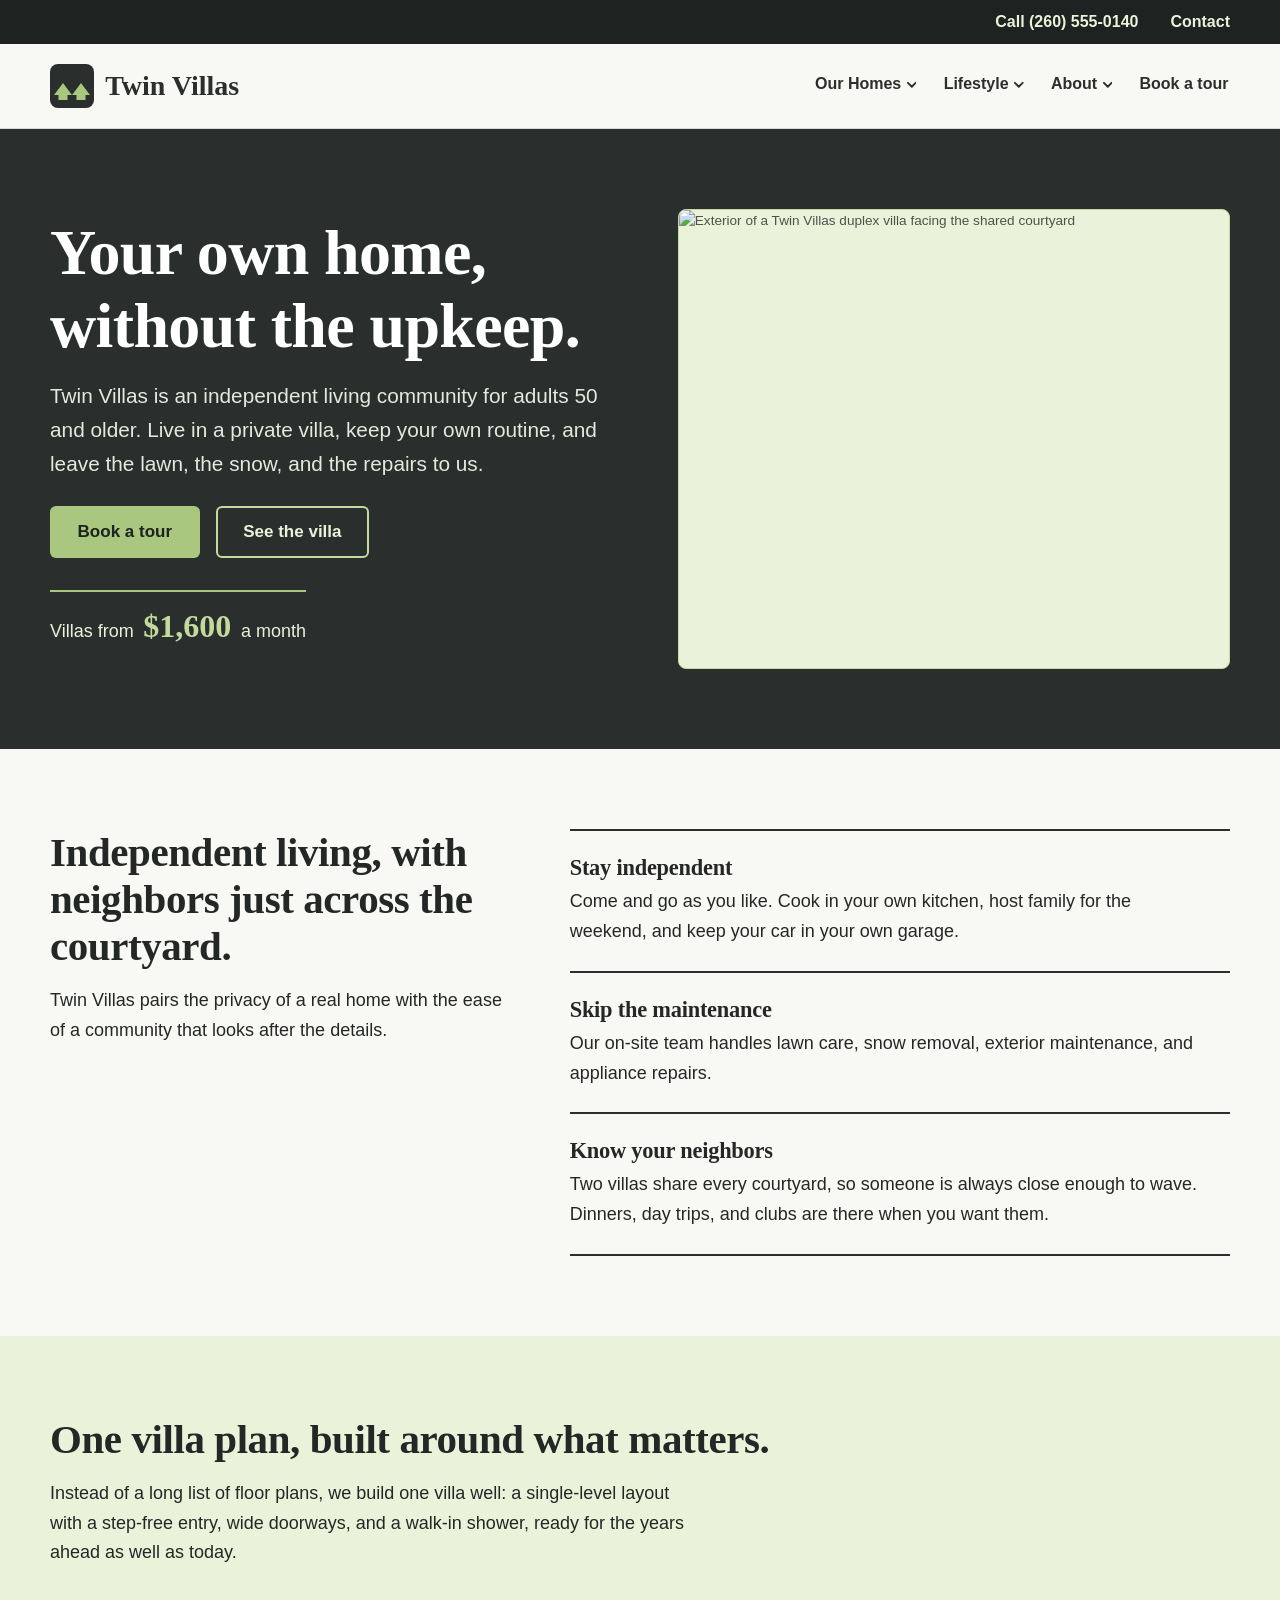
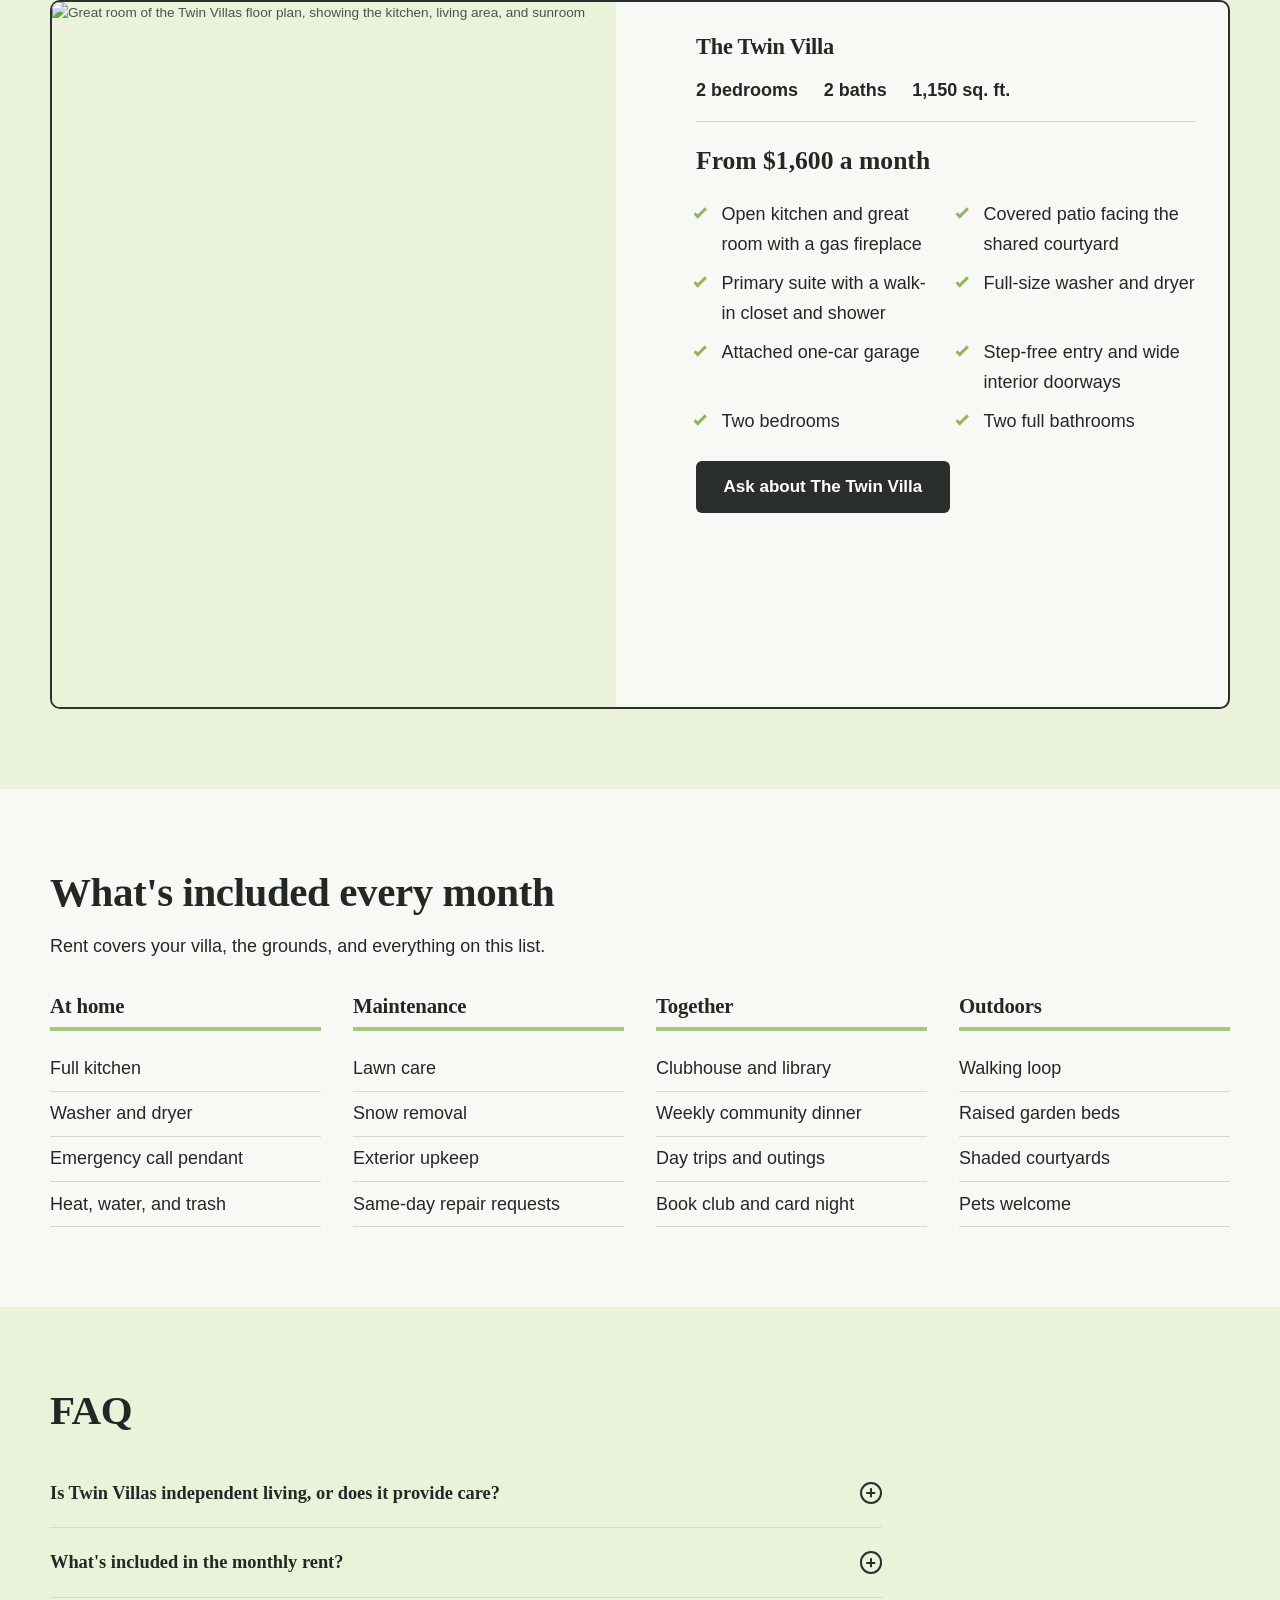
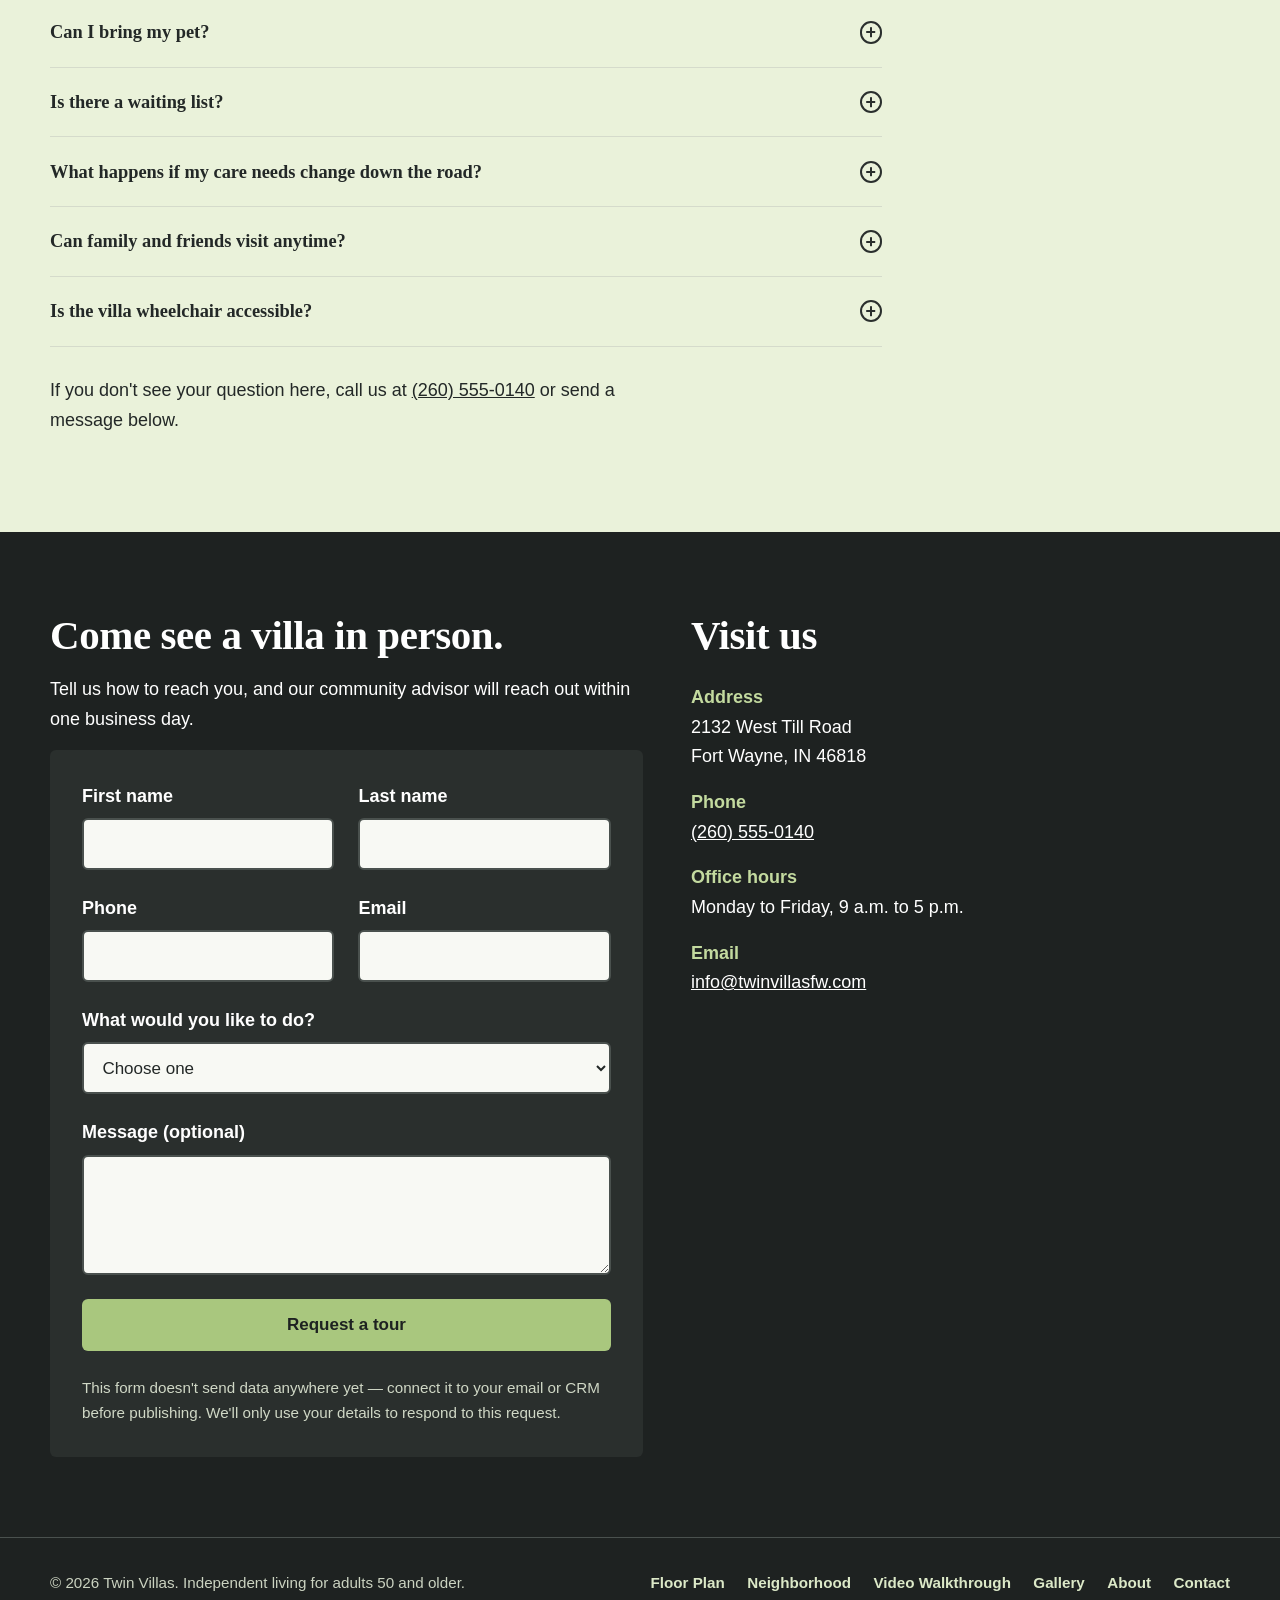
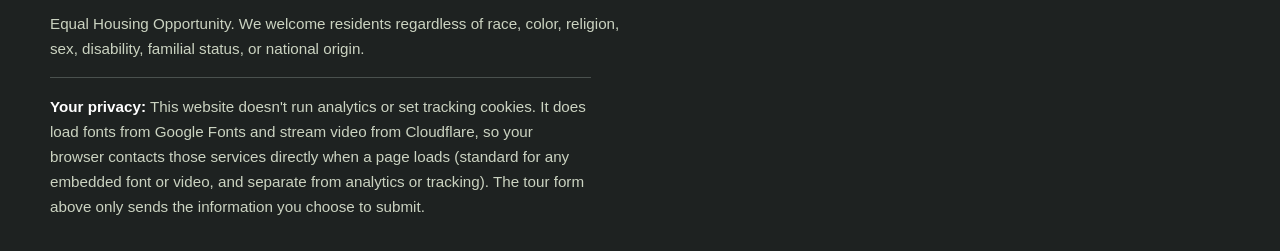
==== commit 6433d4fa: "updating details" ====
--- a/index.html
+++ b/index.html
@@ -37,6 +37,7 @@
           <ul class="submenu">
             <li><a href="index.html#plan">Floor Plan &amp; Pricing</a></li>
             <li><a href="neighborhood.html">The Neighborhood</a></li>
+            <li><a href="gallery.html">Photo Gallery</a></li>
             <li><a href="video.html">Video Walkthrough</a></li>
           </ul>
         </li>
@@ -46,7 +47,6 @@
           </button>
           <ul class="submenu">
             <li><a href="index.html#amenities">Amenities</a></li>
-            <li><a href="gallery.html">Photo Gallery</a></li>
           </ul>
         </li>
         <li>
@@ -69,12 +69,12 @@
     <div class="wrap">
       <div>
         <h1>Your own home, without the upkeep.</h1>
-        <p class="lead">Twin Villas is an independent living community for adults 55 and older. Live in a private villa, keep your own routine, and leave the lawn, the snow, and the repairs to us.</p>
+        <p class="lead">Twin Villas is an independent living community for adults 50 and older. Live in a private villa, keep your own routine, and leave the lawn, the snow, and the repairs to us.</p>
         <div class="actions">
           <a class="btn btn-primary" href="#visit">Book a tour</a>
           <a class="btn btn-outline" href="#plan">See the villa</a>
         </div>
-        <p class="price"><span>Villas from</span> <strong>$2,795</strong> <span>a month</span></p>
+        <p class="price"><span>Villas from</span> <strong>$1,600</strong> <span>a month</span></p>
       </div>
       <img class="photo" src="images/hero-exterior.jpg" width="1200" height="1000" alt="Exterior of a Twin Villas duplex villa facing the shared courtyard">
     </div>
@@ -88,7 +88,7 @@
       </div>
       <ul class="pillars">
         <li><h3>Stay independent</h3><p>Come and go as you like. Cook in your own kitchen, host family for the weekend, and keep your car in your own garage.</p></li>
-        <li><h3>Skip the maintenance</h3><p>Our on-site team handles lawn care, snow removal, and exterior and appliance repairs, usually the same day you call.</p></li>
+        <li><h3>Skip the maintenance</h3><p>Our on-site team handles lawn care, snow removal, exterior maintenance, and appliance repairs.</p></li>
         <li><h3>Know your neighbors</h3><p>Two villas share every courtyard, so someone is always close enough to wave. Dinners, day trips, and clubs are there when you want them.</p></li>
       </ul>
     </div>
@@ -103,7 +103,7 @@
         <div class="plan-body">
           <h3>The Twin Villa</h3>
           <p class="size"><span>2 bedrooms</span><span>2 baths</span><span>1,150 sq. ft.</span></p>
-          <p class="from">From $2,795 a month</p>
+          <p class="from">From $1,600 a month</p>
           <ul class="plan-features">
             <li>Open kitchen and great room with a gas fireplace</li>
             <li>Covered patio facing the shared courtyard</li>
@@ -111,6 +111,8 @@
             <li>Full-size washer and dryer</li>
             <li>Attached one-car garage</li>
             <li>Step-free entry and wide interior doorways</li>
+            <li>Two bedrooms</li>
+            <li>Two full bathrooms</li>
           </ul>
           <a class="btn btn-dark" href="#visit">Ask about The Twin Villa</a>
         </div>
@@ -121,7 +123,7 @@
   <section id="amenities">
     <div class="wrap">
       <h2>What's included every month</h2>
-      <p>Rent covers your villa, the grounds, and everything on this list. Optional services like housekeeping and meal plans are available if you'd like them.</p>
+      <p>Rent covers your villa, the grounds, and everything on this list.</p>
       <div class="amen-grid">
         <div><h3>At home</h3><ul><li>Full kitchen</li><li>Washer and dryer</li><li>Emergency call pendant</li><li>Heat, water, and trash</li></ul></div>
         <div><h3>Maintenance</h3><ul><li>Lawn care</li><li>Snow removal</li><li>Exterior upkeep</li><li>Same-day repair requests</li></ul></div>
@@ -133,16 +135,15 @@
 
   <section id="faq" class="on-pistachio">
     <div class="wrap">
-      <h2>Questions people ask us</h2>
-      <p>If you don't see your question here, call us at <a href="tel:2605550140">(260) 555-0140</a> or send a message below.</p>
+      <h2>FAQ</h2>
       <div class="faq">
         <details>
           <summary>Is Twin Villas independent living, or does it provide care?<span class="plus" aria-hidden="true"></span></summary>
-          <div class="a"><p>Twin Villas is independent living: we handle the home, the grounds, and the community, but we don't provide medical or nursing care. Many residents arrange home health or therapy services through an outside provider of their choice, right in their villa.</p></div>
+          <div class="a"><p>Twin Villas is independent living. We handle the home, the grounds, and the community, but we don't provide medical or nursing care. Many residents arrange home health or therapy services through an outside provider of their choice, right in their villa.</p></div>
         </details>
         <details>
           <summary>What's included in the monthly rent?<span class="plus" aria-hidden="true"></span></summary>
-          <div class="a"><p>Rent covers your villa, all exterior and lawn maintenance, snow removal, trash, water, and access to the clubhouse and its activities. Housekeeping and meal plans are available for an added monthly fee.</p></div>
+          <div class="a"><p>Rent covers your villa, all exterior and lawn maintenance, snow removal, trash, and water.</p></div>
         </details>
         <details>
           <summary>Can I bring my pet?<span class="plus" aria-hidden="true"></span></summary>
@@ -150,11 +151,11 @@
         </details>
         <details>
           <summary>Is there a waiting list?<span class="plus" aria-hidden="true"></span></summary>
-          <div class="a"><p>Availability changes throughout the year. The best way to find out current timing is to call us or request pricing and availability using the form below.</p></div>
+          <div class="a"><p>Availability changes throughout the year. The fastest way to find out current availability is to contact us. You may also request pricing and availability using the form below.</p></div>
         </details>
         <details>
           <summary>What happens if my care needs change down the road?<span class="plus" aria-hidden="true"></span></summary>
-          <div class="a"><p>We'll talk it through with you and your family. Twin Villas doesn't provide assisted living or memory care directly, so if your needs grow beyond independent living, we help you look at nearby options and coordinate a smooth move.</p></div>
+          <div class="a"><p>We'll talk it through with you and your family. Twin Villas doesn't provide assisted living or memory care directly, so if your needs grow beyond independent living, we help coordinate a smooth move.</p></div>
         </details>
         <details>
           <summary>Can family and friends visit anytime?<span class="plus" aria-hidden="true"></span></summary>
@@ -165,6 +166,8 @@
           <div class="a"><p>Yes. Every villa has a step-free entry, wide doorways, and a walk-in shower with grab bars, so it works well whether you use a walker, a wheelchair, or neither.</p></div>
         </details>
       </div>
+      <br>
+      <p>If you don't see your question here, call us at <a href="tel:2605550140">(260) 555-0140</a> or send a message below.</p>
     </div>
   </section>
 
@@ -172,7 +175,7 @@
     <div class="wrap">
       <div>
         <h2>Come see a villa in person.</h2>
-        <p>Tell us how to reach you, and our community advisor will call within one business day to set up a tour or answer questions about pricing and availability.</p>
+        <p>Tell us how to reach you, and our community advisor will reach out within one business day.</p>
         <form id="tour-form" novalidate>
           <div class="row">
             <label>First name<input name="first" autocomplete="given-name" required></label>
@@ -199,10 +202,10 @@
       <div class="details">
         <h2>Visit us</h2>
         <dl>
-          <div><dt>Address</dt><dd>1200 Orchard Lane<br>Fort Wayne, IN 46804</dd></div>
+          <div><dt>Address</dt><dd>2132 West Till Road<br>Fort Wayne, IN 46818</dd></div>
           <div><dt>Phone</dt><dd><a href="tel:2605550140">(260) 555-0140</a></dd></div>
-          <div><dt>Tour hours</dt><dd>Monday to Friday, 9 a.m. to 5 p.m.<br>Saturday by appointment</dd></div>
-          <div><dt>Email</dt><dd><a href="mailto:hello@twinvillas.example">hello@twinvillas.example</a></dd></div>
+          <div><dt>Office hours</dt><dd>Monday to Friday, 9 a.m. to 5 p.m.</dd></div>
+          <div><dt>Email</dt><dd><a href="mailto:info@twinvillasfw.com">info@twinvillasfw.com</a></dd></div>
         </dl>
       </div>
     </div>
@@ -212,7 +215,7 @@
 <footer>
   <div class="wrap">
     <div class="foot-top">
-      <p>&copy; 2026 Twin Villas. Independent living for adults 55 and older. Twin Villas does not provide medical or nursing care.</p>
+      <p>&copy; 2026 Twin Villas. Independent living for adults 50 and older.</p>
       <nav aria-label="Footer">
         <ul class="foot-links">
           <li><a href="index.html#plan">Floor Plan</a></li>
@@ -225,7 +228,7 @@
       </nav>
     </div>
     <p>Equal Housing Opportunity. We welcome residents regardless of race, color, religion, sex, disability, familial status, or national origin.</p>
-    <p class="privacy-note"><strong>Your privacy:</strong> this website doesn't run analytics or set tracking cookies. It does load fonts from Google Fonts and stream video from Cloudflare, so your browser contacts those services directly when a page loads (standard for any embedded font or video, and separate from analytics or tracking). The tour form above only sends the information you choose to submit.</p>
+    <p class="privacy-note"><strong>Your privacy:</strong> This website doesn't run analytics or set tracking cookies. It does load fonts from Google Fonts and stream video from Cloudflare, so your browser contacts those services directly when a page loads (standard for any embedded font or video, and separate from analytics or tracking). The tour form above only sends the information you choose to submit.</p>
   </div>
 </footer>
 
